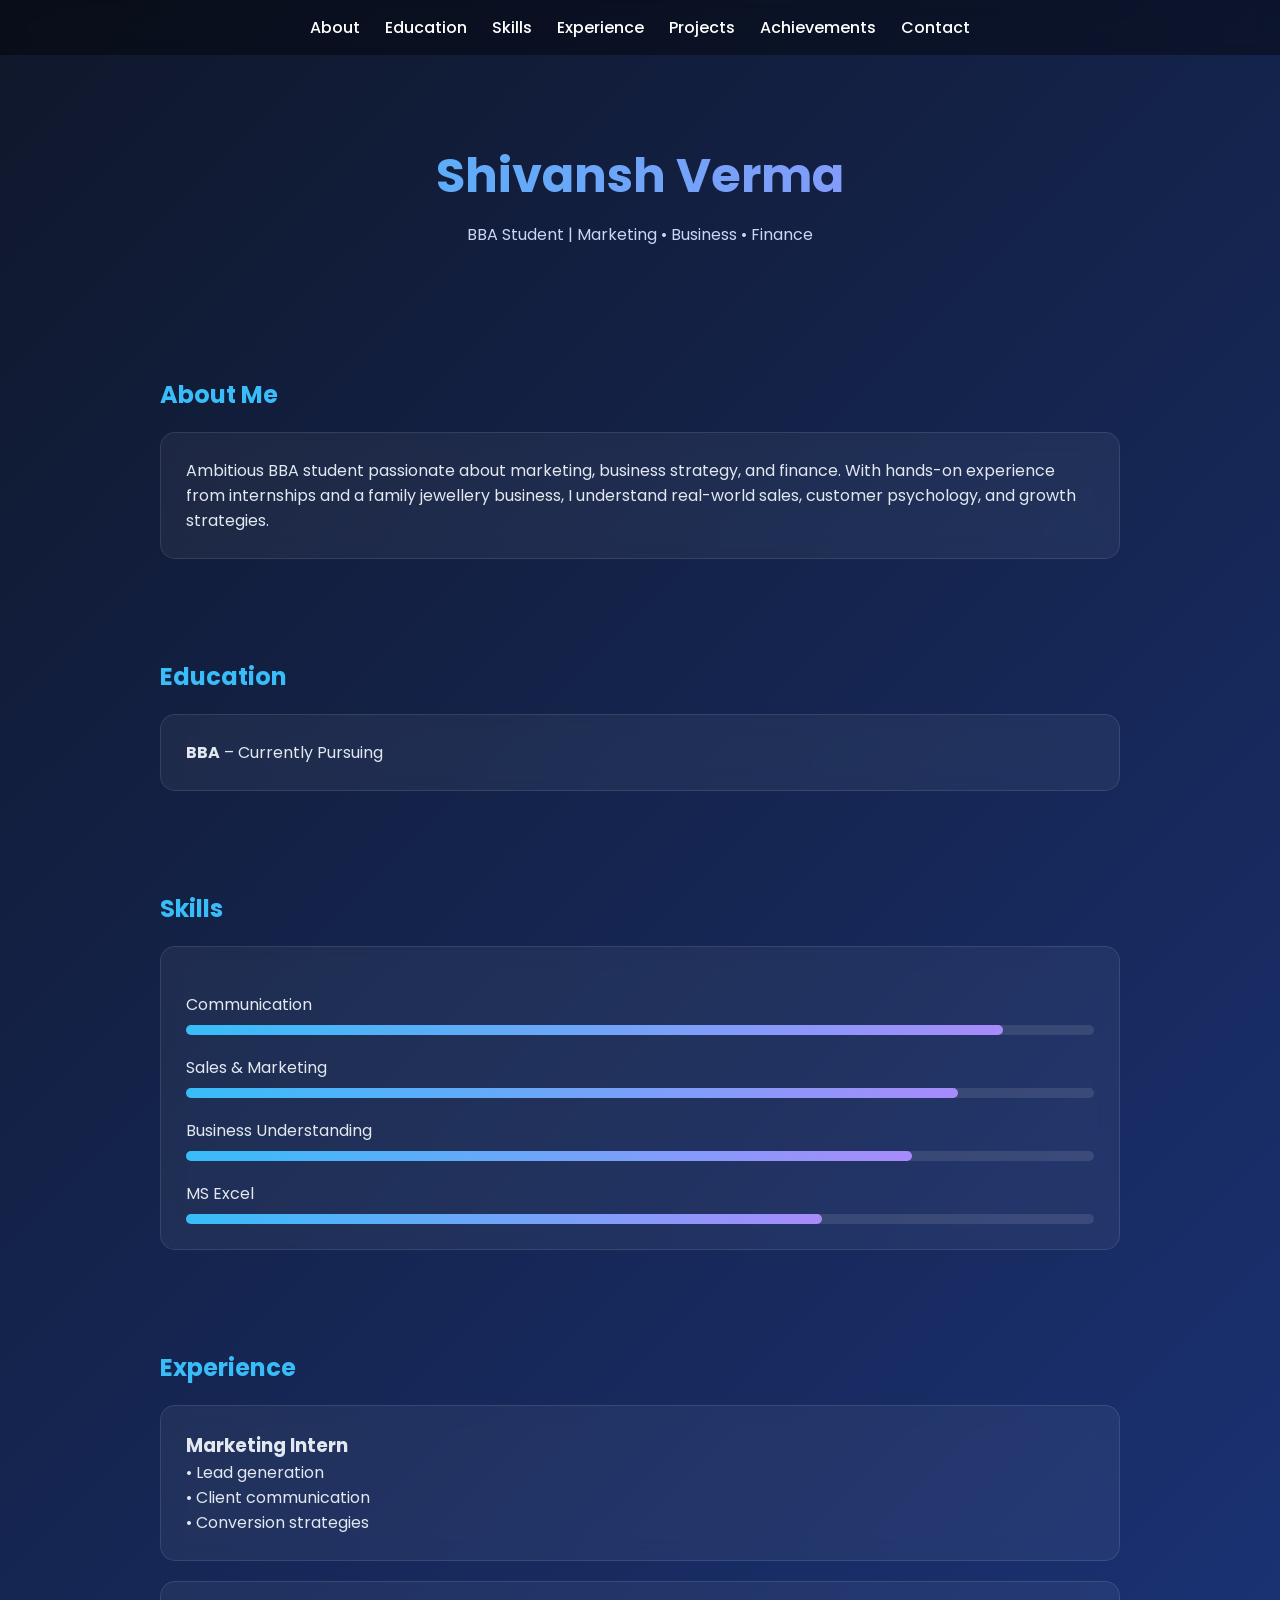
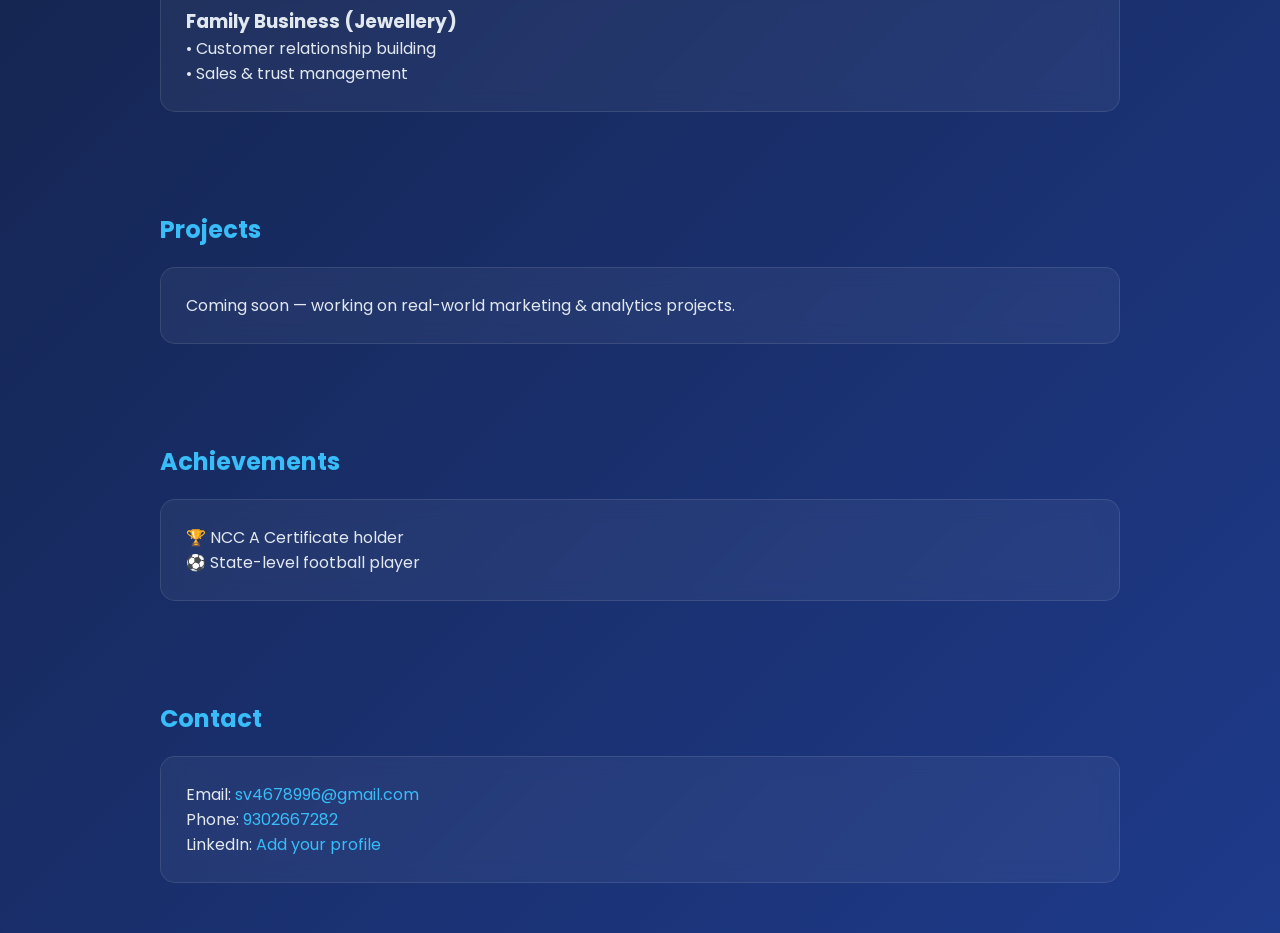
==== index.html @ a6ab67b0 "Add files via upload" ====
<!DOCTYPE html>
<html lang="en">
<head>
<meta charset="UTF-8">
<meta name="viewport" content="width=device-width, initial-scale=1.0">
<title>Shivansh Verma | Portfolio</title>

<link href="https://fonts.googleapis.com/css2?family=Poppins:wght@300;400;600&display=swap" rel="stylesheet">

<style>

/* RESET */
* {
    margin: 0;
    padding: 0;
    box-sizing: border-box;
    font-family: 'Poppins', sans-serif;
}

/* COLORS */
:root {
    --bg: linear-gradient(135deg, #0f172a, #1e3a8a);
    --card: rgba(255,255,255,0.05);
    --accent: #38bdf8;
    --accent2: #a78bfa;
    --text: #e2e8f0;
}

/* BODY */
body {
    background: var(--bg);
    color: var(--text);
    scroll-behavior: smooth;
}

/* NAVBAR */
nav {
    position: fixed;
    width: 100%;
    backdrop-filter: blur(10px);
    background: rgba(0,0,0,0.4);
    padding: 15px;
    display: flex;
    justify-content: center;
    gap: 25px;
    z-index: 1000;
}

nav a {
    color: white;
    text-decoration: none;
    font-weight: 500;
    transition: 0.3s;
}

nav a:hover {
    color: var(--accent);
}

/* HEADER */
header {
    text-align: center;
    padding: 140px 20px 80px;
}

header h1 {
    font-size: 3rem;
    background: linear-gradient(90deg, #38bdf8, #a78bfa);
    -webkit-background-clip: text;
    color: transparent;
}

header p {
    margin-top: 10px;
    color: #cbd5f5;
}

/* SECTION */
section {
    padding: 50px 20px;
    max-width: 1000px;
    margin: auto;
}

h2 {
    margin-bottom: 15px;
    color: var(--accent);
}

/* CARD */
.card {
    background: var(--card);
    padding: 25px;
    margin-top: 20px;
    border-radius: 15px;
    backdrop-filter: blur(10px);
    border: 1px solid rgba(255,255,255,0.1);
    transition: 0.4s;
}

.card:hover {
    transform: translateY(-8px) scale(1.01);
    border-color: var(--accent);
}

/* SKILLS */
.skill {
    margin-top: 20px;
}

.bar {
    background: rgba(255,255,255,0.1);
    height: 10px;
    border-radius: 10px;
    margin-top: 8px;
}

.fill {
    height: 100%;
    border-radius: 10px;
    background: linear-gradient(90deg, #38bdf8, #a78bfa);
}

/* CONTACT */
.contact a {
    color: var(--accent);
    text-decoration: none;
}

/* ANIMATION */
.card {
    animation: fadeIn 1s ease;
}

@keyframes fadeIn {
    from {opacity: 0; transform: translateY(20px);}
    to {opacity: 1; transform: translateY(0);}
}

/* RESPONSIVE */
@media(max-width: 600px) {
    header h1 {
        font-size: 2.2rem;
    }

    nav {
        flex-wrap: wrap;
        gap: 10px;
    }
}

</style>
</head>

<body>

<!-- NAVBAR -->
<nav>
<a href="#about">About</a>
<a href="#education">Education</a>
<a href="#skills">Skills</a>
<a href="#experience">Experience</a>
<a href="#projects">Projects</a>
<a href="#achievements">Achievements</a>
<a href="#contact">Contact</a>
</nav>

<!-- HEADER -->
<header>
<h1>Shivansh Verma</h1>
<p>BBA Student | Marketing • Business • Finance</p>
</header>

<!-- ABOUT -->
<section id="about">
<h2>About Me</h2>
<div class="card">
<p>
Ambitious BBA student passionate about marketing, business strategy, and finance.
With hands-on experience from internships and a family jewellery business,
I understand real-world sales, customer psychology, and growth strategies.
</p>
</div>
</section>

<!-- EDUCATION -->
<section id="education">
<h2>Education</h2>
<div class="card">
<p><strong>BBA</strong> – Currently Pursuing</p>
</div>
</section>

<!-- SKILLS -->
<section id="skills">
<h2>Skills</h2>
<div class="card">

<div class="skill">Communication
<div class="bar"><div class="fill" style="width:90%"></div></div>
</div>

<div class="skill">Sales & Marketing
<div class="bar"><div class="fill" style="width:85%"></div></div>
</div>

<div class="skill">Business Understanding
<div class="bar"><div class="fill" style="width:80%"></div></div>
</div>

<div class="skill">MS Excel
<div class="bar"><div class="fill" style="width:70%"></div></div>
</div>

</div>
</section>

<!-- EXPERIENCE -->
<section id="experience">
<h2>Experience</h2>

<div class="card">
<h3>Marketing Intern</h3>
<p>• Lead generation</p>
<p>• Client communication</p>
<p>• Conversion strategies</p>
</div>

<div class="card">
<h3>Family Business (Jewellery)</h3>
<p>• Customer relationship building</p>
<p>• Sales & trust management</p>
</div>

</section>

<!-- PROJECTS -->
<section id="projects">
<h2>Projects</h2>
<div class="card">
<p>Coming soon — working on real-world marketing & analytics projects.</p>
</div>
</section>

<!-- ACHIEVEMENTS -->
<section id="achievements">
<h2>Achievements</h2>
<div class="card">
<p>🏆 NCC A Certificate holder</p>
<p>⚽ State-level football player</p>
</div>
</section>

<!-- CONTACT -->
<section id="contact">
<h2>Contact</h2>
<div class="card contact">
<p>Email: <a href="mailto:sv4678996@gmail.com">sv4678996@gmail.com</a></p>
<p>Phone: <a href="tel:9302667282">9302667282</a></p>
<p>LinkedIn: <a href="#">Add your profile</a></p>
</div>
</section>

</body>
</html>
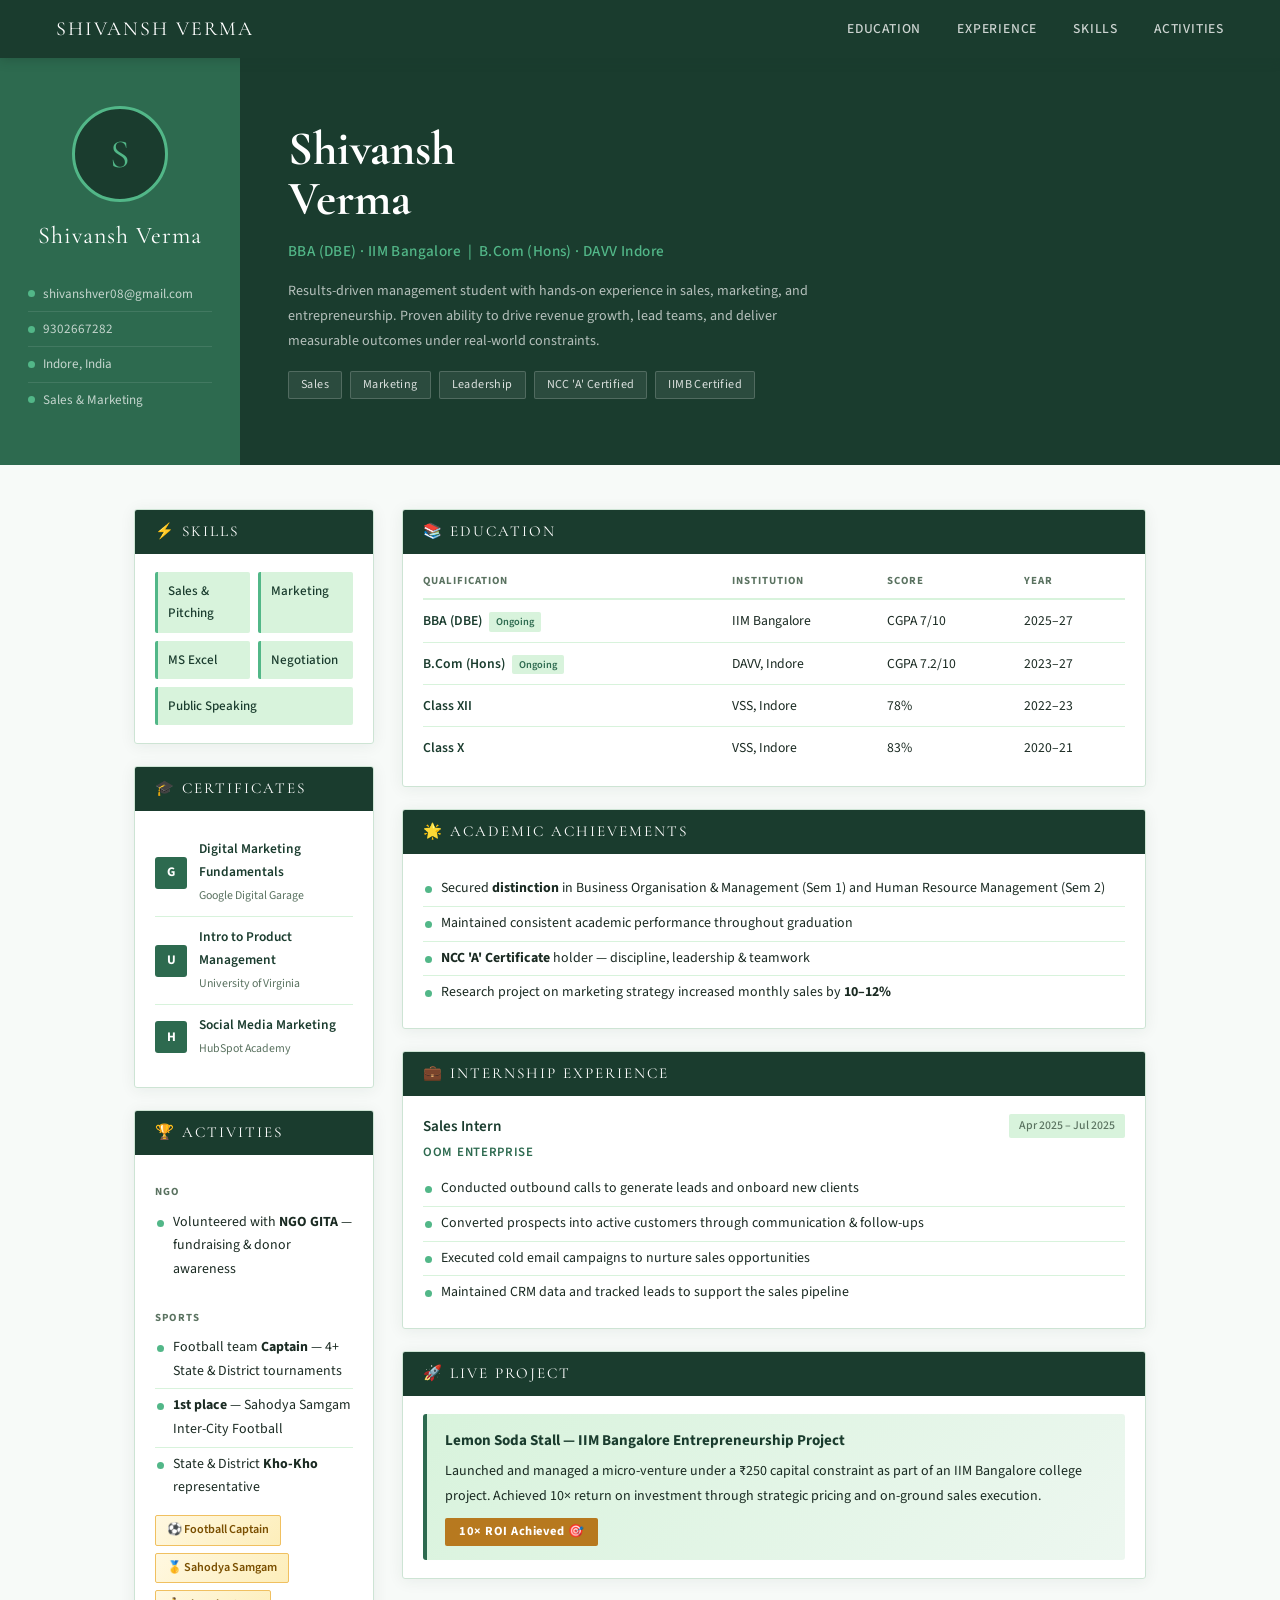
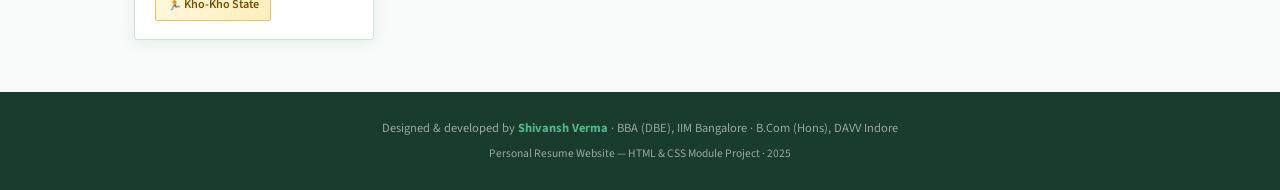
==== commit d95e679b: "Add files via upload" ====
--- a/index.html
+++ b/index.html
@@ -1,265 +1,686 @@
-<!DOCTYPE html>
-<html lang="en">
-<head>
-<meta charset="UTF-8">
-<meta name="viewport" content="width=device-width, initial-scale=1.0">
-<title>Shivansh Verma | Portfolio</title>
-
-<link href="https://fonts.googleapis.com/css2?family=Poppins:wght@300;400;600&display=swap" rel="stylesheet">
-
-<style>
-
-/* RESET */
-* {
-    margin: 0;
-    padding: 0;
-    box-sizing: border-box;
-    font-family: 'Poppins', sans-serif;
-}
-
-/* COLORS */
-:root {
-    --bg: linear-gradient(135deg, #0f172a, #1e3a8a);
-    --card: rgba(255,255,255,0.05);
-    --accent: #38bdf8;
-    --accent2: #a78bfa;
-    --text: #e2e8f0;
-}
-
-/* BODY */
-body {
-    background: var(--bg);
-    color: var(--text);
-    scroll-behavior: smooth;
-}
-
-/* NAVBAR */
-nav {
-    position: fixed;
-    width: 100%;
-    backdrop-filter: blur(10px);
-    background: rgba(0,0,0,0.4);
-    padding: 15px;
-    display: flex;
-    justify-content: center;
-    gap: 25px;
-    z-index: 1000;
-}
-
-nav a {
-    color: white;
-    text-decoration: none;
-    font-weight: 500;
-    transition: 0.3s;
-}
-
-nav a:hover {
-    color: var(--accent);
-}
-
-/* HEADER */
-header {
-    text-align: center;
-    padding: 140px 20px 80px;
-}
-
-header h1 {
-    font-size: 3rem;
-    background: linear-gradient(90deg, #38bdf8, #a78bfa);
-    -webkit-background-clip: text;
-    color: transparent;
-}
-
-header p {
-    margin-top: 10px;
-    color: #cbd5f5;
-}
-
-/* SECTION */
-section {
-    padding: 50px 20px;
-    max-width: 1000px;
-    margin: auto;
-}
-
-h2 {
-    margin-bottom: 15px;
-    color: var(--accent);
-}
-
-/* CARD */
-.card {
-    background: var(--card);
-    padding: 25px;
-    margin-top: 20px;
-    border-radius: 15px;
-    backdrop-filter: blur(10px);
-    border: 1px solid rgba(255,255,255,0.1);
-    transition: 0.4s;
-}
-
-.card:hover {
-    transform: translateY(-8px) scale(1.01);
-    border-color: var(--accent);
-}
-
-/* SKILLS */
-.skill {
-    margin-top: 20px;
-}
-
-.bar {
-    background: rgba(255,255,255,0.1);
-    height: 10px;
-    border-radius: 10px;
-    margin-top: 8px;
-}
-
-.fill {
-    height: 100%;
-    border-radius: 10px;
-    background: linear-gradient(90deg, #38bdf8, #a78bfa);
-}
-
-/* CONTACT */
-.contact a {
-    color: var(--accent);
-    text-decoration: none;
-}
-
-/* ANIMATION */
-.card {
-    animation: fadeIn 1s ease;
-}
-
-@keyframes fadeIn {
-    from {opacity: 0; transform: translateY(20px);}
-    to {opacity: 1; transform: translateY(0);}
-}
-
-/* RESPONSIVE */
-@media(max-width: 600px) {
-    header h1 {
-        font-size: 2.2rem;
-    }
-
-    nav {
-        flex-wrap: wrap;
-        gap: 10px;
-    }
-}
-
-</style>
-</head>
-
-<body>
-
-<!-- NAVBAR -->
-<nav>
-<a href="#about">About</a>
-<a href="#education">Education</a>
-<a href="#skills">Skills</a>
-<a href="#experience">Experience</a>
-<a href="#projects">Projects</a>
-<a href="#achievements">Achievements</a>
-<a href="#contact">Contact</a>
-</nav>
-
-<!-- HEADER -->
-<header>
-<h1>Shivansh Verma</h1>
-<p>BBA Student | Marketing • Business • Finance</p>
-</header>
-
-<!-- ABOUT -->
-<section id="about">
-<h2>About Me</h2>
-<div class="card">
-<p>
-Ambitious BBA student passionate about marketing, business strategy, and finance.
-With hands-on experience from internships and a family jewellery business,
-I understand real-world sales, customer psychology, and growth strategies.
-</p>
-</div>
-</section>
-
-<!-- EDUCATION -->
-<section id="education">
-<h2>Education</h2>
-<div class="card">
-<p><strong>BBA</strong> – Currently Pursuing</p>
-</div>
-</section>
-
-<!-- SKILLS -->
-<section id="skills">
-<h2>Skills</h2>
-<div class="card">
-
-<div class="skill">Communication
-<div class="bar"><div class="fill" style="width:90%"></div></div>
-</div>
-
-<div class="skill">Sales & Marketing
-<div class="bar"><div class="fill" style="width:85%"></div></div>
-</div>
-
-<div class="skill">Business Understanding
-<div class="bar"><div class="fill" style="width:80%"></div></div>
-</div>
-
-<div class="skill">MS Excel
-<div class="bar"><div class="fill" style="width:70%"></div></div>
-</div>
-
-</div>
-</section>
-
-<!-- EXPERIENCE -->
-<section id="experience">
-<h2>Experience</h2>
-
-<div class="card">
-<h3>Marketing Intern</h3>
-<p>• Lead generation</p>
-<p>• Client communication</p>
-<p>• Conversion strategies</p>
-</div>
-
-<div class="card">
-<h3>Family Business (Jewellery)</h3>
-<p>• Customer relationship building</p>
-<p>• Sales & trust management</p>
-</div>
-
-</section>
-
-<!-- PROJECTS -->
-<section id="projects">
-<h2>Projects</h2>
-<div class="card">
-<p>Coming soon — working on real-world marketing & analytics projects.</p>
-</div>
-</section>
-
-<!-- ACHIEVEMENTS -->
-<section id="achievements">
-<h2>Achievements</h2>
-<div class="card">
-<p>🏆 NCC A Certificate holder</p>
-<p>⚽ State-level football player</p>
-</div>
-</section>
-
-<!-- CONTACT -->
-<section id="contact">
-<h2>Contact</h2>
-<div class="card contact">
-<p>Email: <a href="mailto:sv4678996@gmail.com">sv4678996@gmail.com</a></p>
-<p>Phone: <a href="tel:9302667282">9302667282</a></p>
-<p>LinkedIn: <a href="#">Add your profile</a></p>
-</div>
-</section>
-
-</body>
-</html>+<!DOCTYPE html>
+<html lang="en">
+<head>
+  <meta charset="UTF-8" />
+  <meta name="viewport" content="width=device-width, initial-scale=1.0"/>
+  <title>Shivansh Verma – Resume</title>
+  <link href="https://fonts.googleapis.com/css2?family=Cormorant+Garamond:wght@600;700&family=Source+Sans+3:wght@300;400;500;600&display=swap" rel="stylesheet"/>
+  <style>
+    /* ── CSS Variables ── */
+    :root {
+      --green-dark:   #1a3c2e;
+      --green-mid:    #2d6a4f;
+      --green-light:  #52b788;
+      --green-pale:   #d8f3dc;
+      --accent:       #b7791f;
+      --bg:           #f7faf8;
+      --white:        #ffffff;
+      --text:         #1a2a22;
+      --text-muted:   #5a7260;
+      --border:       #cde4d4;
+      --card-shadow:  0 2px 16px rgba(26,60,46,0.07);
+    }
+
+    /* ── Reset ── */
+    *, *::before, *::after { box-sizing: border-box; margin: 0; padding: 0; }
+
+    body {
+      font-family: 'Source Sans 3', sans-serif;
+      background: var(--bg);
+      color: var(--text);
+      line-height: 1.7;
+    }
+
+    /* ── Navigation Bar (element + class selectors) ── */
+    nav {
+      position: sticky;
+      top: 0;
+      z-index: 100;
+      background: var(--green-dark);
+      display: flex;
+      justify-content: space-between;
+      align-items: center;
+      padding: 0 56px;
+      height: 58px;
+      box-shadow: 0 2px 10px rgba(26,60,46,0.35);
+    }
+
+    nav .nav-logo {
+      font-family: 'Cormorant Garamond', serif;
+      color: var(--white);
+      font-size: 1.25rem;
+      letter-spacing: 2px;
+      text-transform: uppercase;
+    }
+
+    nav ul {
+      list-style: none;
+      display: flex;
+      gap: 36px;
+    }
+
+    nav ul li a {
+      color: rgba(255,255,255,0.78);
+      text-decoration: none;
+      font-size: 0.85rem;
+      font-weight: 500;
+      letter-spacing: 0.8px;
+      text-transform: uppercase;
+      transition: color 0.2s, border-color 0.2s;
+      padding-bottom: 3px;
+      border-bottom: 2px solid transparent;
+    }
+
+    nav ul li a:hover {
+      color: var(--green-light);
+      border-bottom-color: var(--green-light);
+    }
+
+    /* ── Hero (ID selector) ── */
+    #hero {
+      background: var(--green-dark);
+      color: var(--white);
+      display: grid;
+      grid-template-columns: 240px 1fr;
+    }
+
+    .hero-left {
+      background: var(--green-mid);
+      padding: 48px 28px;
+      display: flex;
+      flex-direction: column;
+      align-items: center;
+      gap: 14px;
+    }
+
+    .avatar {
+      width: 96px; height: 96px;
+      border-radius: 50%;
+      background: var(--green-dark);
+      border: 3px solid var(--green-light);
+      display: flex; align-items: center; justify-content: center;
+      font-family: 'Cormorant Garamond', serif;
+      font-size: 2.5rem;
+      color: var(--green-light);
+    }
+
+    .hero-left .name {
+      font-family: 'Cormorant Garamond', serif;
+      font-size: 1.5rem;
+      text-align: center;
+      color: var(--white);
+      letter-spacing: 1px;
+    }
+
+    /* class selector */
+    .contact-list {
+      list-style: none;
+      width: 100%;
+      margin-top: 6px;
+    }
+
+    .contact-list li {
+      font-size: 0.82rem;
+      color: rgba(255,255,255,0.72);
+      padding: 6px 0;
+      border-bottom: 1px solid rgba(255,255,255,0.1);
+      display: flex;
+      align-items: center;
+      gap: 8px;
+    }
+
+    .contact-list li:last-child { border-bottom: none; }
+
+    .contact-dot {
+      width: 7px; height: 7px;
+      border-radius: 50%;
+      background: var(--green-light);
+      flex-shrink: 0;
+    }
+
+    .hero-right {
+      padding: 44px 48px;
+      display: flex;
+      flex-direction: column;
+      justify-content: center;
+      gap: 14px;
+    }
+
+    .hero-right h1 {
+      font-family: 'Cormorant Garamond', serif;
+      font-size: 3rem;
+      line-height: 1.05;
+      color: var(--white);
+    }
+
+    /* class selector */
+    .subtitle {
+      font-size: 0.95rem;
+      color: var(--green-light);
+      font-weight: 500;
+      letter-spacing: 0.4px;
+    }
+
+    .profile-text {
+      font-size: 0.88rem;
+      color: rgba(255,255,255,0.68);
+      max-width: 540px;
+      line-height: 1.8;
+    }
+
+    .hero-tags {
+      display: flex;
+      gap: 8px;
+      flex-wrap: wrap;
+      margin-top: 2px;
+    }
+
+    /* class selector */
+    .hero-tag {
+      background: rgba(255,255,255,0.08);
+      border: 1px solid rgba(255,255,255,0.18);
+      color: rgba(255,255,255,0.82);
+      font-size: 0.76rem;
+      padding: 3px 12px;
+      border-radius: 2px;
+      letter-spacing: 0.4px;
+    }
+
+    /* ── Page Body ── */
+    .page-body {
+      max-width: 1060px;
+      margin: 0 auto;
+      padding: 44px 24px;
+      display: grid;
+      grid-template-columns: 240px 1fr;
+      gap: 28px;
+      align-items: start;
+    }
+
+    /* ── Sidebar & Content (class selectors) ── */
+    .sidebar { display: flex; flex-direction: column; gap: 22px; }
+    .content { display: flex; flex-direction: column; gap: 22px; }
+
+    /* ── Card (class selector) ── */
+    .card {
+      background: var(--white);
+      border-radius: 3px;
+      border: 1px solid var(--border);
+      box-shadow: var(--card-shadow);
+      overflow: hidden;
+      animation: fadeUp 0.5s ease both;
+    }
+
+    @keyframes fadeUp {
+      from { opacity: 0; transform: translateY(14px); }
+      to   { opacity: 1; transform: translateY(0); }
+    }
+
+    .card:nth-child(1) { animation-delay: 0.04s; }
+    .card:nth-child(2) { animation-delay: 0.10s; }
+    .card:nth-child(3) { animation-delay: 0.16s; }
+    .card:nth-child(4) { animation-delay: 0.22s; }
+    .card:nth-child(5) { animation-delay: 0.28s; }
+
+    /* ── Section Title (class selector) ── */
+    .section-title {
+      background: var(--green-dark);
+      color: var(--white);
+      font-family: 'Cormorant Garamond', serif;
+      font-size: 0.95rem;
+      letter-spacing: 2px;
+      text-transform: uppercase;
+      padding: 9px 20px;
+      display: flex;
+      align-items: center;
+      gap: 8px;
+    }
+
+    .card-body { padding: 18px 20px; }
+
+    /* ── Education Table (element selector) ── */
+    .edu-table { width: 100%; border-collapse: collapse; }
+
+    .edu-table th {
+      text-align: left;
+      font-size: 0.68rem;
+      text-transform: uppercase;
+      letter-spacing: 1px;
+      color: var(--text-muted);
+      padding-bottom: 8px;
+      border-bottom: 2px solid var(--green-pale);
+    }
+
+    .edu-table td {
+      padding: 9px 6px 9px 0;
+      font-size: 0.855rem;
+      border-bottom: 1px solid var(--green-pale);
+      vertical-align: top;
+    }
+
+    .edu-table tr:last-child td { border-bottom: none; }
+    .edu-table td:first-child { font-weight: 600; color: var(--green-dark); width: 44%; }
+
+    /* class selector */
+    .edu-badge {
+      display: inline-block;
+      background: var(--green-pale);
+      color: var(--green-mid);
+      font-size: 0.65rem;
+      font-weight: 600;
+      padding: 1px 7px;
+      border-radius: 2px;
+      margin-left: 4px;
+    }
+
+    /* ── Bullet List (class selector) ── */
+    .bullet-list { list-style: none; }
+
+    .bullet-list li {
+      font-size: 0.87rem;
+      padding: 5px 0 5px 18px;
+      position: relative;
+      border-bottom: 1px solid var(--green-pale);
+    }
+
+    .bullet-list li:last-child { border-bottom: none; }
+
+    .bullet-list li::before {
+      content: '';
+      position: absolute;
+      left: 2px; top: 14px;
+      width: 7px; height: 7px;
+      border-radius: 50%;
+      background: var(--green-light);
+    }
+
+    /* ── Experience (class selectors) ── */
+    .exp-block {
+      padding-bottom: 16px;
+      margin-bottom: 16px;
+      border-bottom: 1px solid var(--green-pale);
+    }
+
+    .exp-block:last-child { padding-bottom: 0; margin-bottom: 0; border-bottom: none; }
+
+    .exp-header {
+      display: flex;
+      justify-content: space-between;
+      align-items: flex-start;
+      gap: 8px;
+      margin-bottom: 2px;
+    }
+
+    .exp-header h3 {
+      font-size: 0.95rem;
+      font-weight: 600;
+      color: var(--green-dark);
+    }
+
+    .exp-date {
+      font-size: 0.74rem;
+      color: var(--text-muted);
+      background: var(--green-pale);
+      padding: 2px 10px;
+      border-radius: 2px;
+      white-space: nowrap;
+      font-weight: 500;
+    }
+
+    .exp-company {
+      font-size: 0.8rem;
+      color: var(--green-mid);
+      font-weight: 600;
+      text-transform: uppercase;
+      letter-spacing: 0.7px;
+      margin-bottom: 9px;
+    }
+
+    /* ── Skills Grid (class selector) ── */
+    .skills-grid {
+      display: grid;
+      grid-template-columns: 1fr 1fr;
+      gap: 8px;
+    }
+
+    .skill-tag {
+      background: var(--green-pale);
+      color: var(--green-dark);
+      font-size: 0.82rem;
+      font-weight: 500;
+      padding: 8px 10px;
+      border-radius: 2px;
+      border-left: 3px solid var(--green-light);
+      transition: background 0.15s, transform 0.15s;
+      cursor: default;
+    }
+
+    .skill-tag:hover {
+      background: #b8e8c8;
+      transform: translateX(3px);
+    }
+
+    /* ── Certificates (class selectors) ── */
+    .cert-item {
+      display: flex;
+      align-items: center;
+      gap: 12px;
+      padding: 9px 0;
+      border-bottom: 1px solid var(--green-pale);
+      font-size: 0.86rem;
+    }
+
+    .cert-item:last-child { border-bottom: none; }
+
+    .cert-icon {
+      width: 32px; height: 32px;
+      background: var(--green-mid);
+      border-radius: 3px;
+      display: flex; align-items: center; justify-content: center;
+      color: white;
+      font-size: 0.82rem;
+      font-weight: 700;
+      flex-shrink: 0;
+    }
+
+    .cert-item strong { display: block; font-weight: 600; color: var(--green-dark); font-size: 0.84rem; }
+    .cert-item span   { font-size: 0.74rem; color: var(--text-muted); }
+
+    /* ── Project Box (class selector) ── */
+    .project-box {
+      background: linear-gradient(135deg, var(--green-pale), #edf7f0);
+      border-left: 4px solid var(--green-mid);
+      border-radius: 3px;
+      padding: 14px 18px;
+      font-size: 0.875rem;
+      line-height: 1.75;
+    }
+
+    .project-box strong {
+      display: block;
+      color: var(--green-dark);
+      font-size: 0.94rem;
+      margin-bottom: 5px;
+    }
+
+    .roi-badge {
+      display: inline-block;
+      background: var(--accent);
+      color: #fff;
+      font-weight: 700;
+      font-size: 0.78rem;
+      padding: 3px 14px;
+      border-radius: 2px;
+      margin-top: 10px;
+      letter-spacing: 0.5px;
+    }
+
+    /* ── Sport Badges (class selector) ── */
+    .badge-row {
+      display: flex;
+      flex-wrap: wrap;
+      gap: 7px;
+      margin-top: 10px;
+    }
+
+    .sport-badge {
+      background: linear-gradient(135deg, #fff8e1, #fdeeba);
+      color: #7a4f00;
+      border: 1px solid #f0c060;
+      font-size: 0.76rem;
+      font-weight: 600;
+      padding: 4px 11px;
+      border-radius: 2px;
+    }
+
+    .section-divider {
+      font-size: 0.68rem;
+      font-weight: 700;
+      color: var(--text-muted);
+      text-transform: uppercase;
+      letter-spacing: 1.2px;
+      padding: 10px 0 4px;
+    }
+
+    /* ── Footer (element selector) ── */
+    footer {
+      background: var(--green-dark);
+      color: rgba(255,255,255,0.55);
+      text-align: center;
+      padding: 26px;
+      font-size: 0.78rem;
+      margin-top: 8px;
+    }
+
+    footer strong { color: var(--green-light); }
+
+    /* ── Responsive ── */
+    @media (max-width: 720px) {
+      nav { padding: 0 16px; }
+      nav ul { gap: 14px; }
+      #hero { grid-template-columns: 1fr; }
+      .hero-left { padding: 32px 20px; }
+      .page-body { grid-template-columns: 1fr; padding: 20px 14px; }
+      .skills-grid { grid-template-columns: 1fr; }
+    }
+  </style>
+</head>
+<body>
+
+  <!-- Navigation Bar -->
+  <nav>
+    <div class="nav-logo">Shivansh Verma</div>
+    <ul>
+      <li><a href="#education">Education</a></li>
+      <li><a href="#experience">Experience</a></li>
+      <li><a href="#skills">Skills</a></li>
+      <li><a href="#extras">Activities</a></li>
+    </ul>
+  </nav>
+
+  <!-- Hero Section (ID selector: #hero) -->
+  <section id="hero">
+    <div class="hero-left">
+      <div class="avatar">S</div>
+      <p class="name">Shivansh Verma</p>
+      <ul class="contact-list">
+        <li><span class="contact-dot"></span> shivanshver08@gmail.com</li>
+        <li><span class="contact-dot"></span> 9302667282</li>
+        <li><span class="contact-dot"></span> Indore, India</li>
+        <li><span class="contact-dot"></span> Sales &amp; Marketing</li>
+      </ul>
+    </div>
+    <div class="hero-right">
+      <h1>Shivansh<br/>Verma</h1>
+      <p class="subtitle">BBA (DBE) · IIM Bangalore &nbsp;|&nbsp; B.Com (Hons) · DAVV Indore</p>
+      <p class="profile-text">
+        Results-driven management student with hands-on experience in sales, marketing, and entrepreneurship.
+        Proven ability to drive revenue growth, lead teams, and deliver measurable outcomes under real-world constraints.
+      </p>
+      <div class="hero-tags">
+        <span class="hero-tag">Sales</span>
+        <span class="hero-tag">Marketing</span>
+        <span class="hero-tag">Leadership</span>
+        <span class="hero-tag">NCC 'A' Certified</span>
+        <span class="hero-tag">IIMB Certified</span>
+      </div>
+    </div>
+  </section>
+
+  <!-- Page Body -->
+  <div class="page-body">
+
+    <!-- SIDEBAR -->
+    <aside class="sidebar">
+
+      <!-- Skills Card (ID selector: #skills) -->
+      <div class="card" id="skills">
+        <div class="section-title">⚡ Skills</div>
+        <div class="card-body">
+          <div class="skills-grid">
+            <div class="skill-tag">Sales &amp; Pitching</div>
+            <div class="skill-tag">Marketing</div>
+            <div class="skill-tag">MS Excel</div>
+            <div class="skill-tag">Negotiation</div>
+            <div class="skill-tag" style="grid-column: span 2;">Public Speaking</div>
+          </div>
+        </div>
+      </div>
+
+      <!-- Certificates Card -->
+      <div class="card">
+        <div class="section-title">🎓 Certificates</div>
+        <div class="card-body">
+          <div class="cert-item">
+            <div class="cert-icon">G</div>
+            <div>
+              <strong>Digital Marketing Fundamentals</strong>
+              <span>Google Digital Garage</span>
+            </div>
+          </div>
+          <div class="cert-item">
+            <div class="cert-icon">U</div>
+            <div>
+              <strong>Intro to Product Management</strong>
+              <span>University of Virginia</span>
+            </div>
+          </div>
+          <div class="cert-item">
+            <div class="cert-icon">H</div>
+            <div>
+              <strong>Social Media Marketing</strong>
+              <span>HubSpot Academy</span>
+            </div>
+          </div>
+        </div>
+      </div>
+
+      <!-- Extra Curricular Card (ID selector: #extras) -->
+      <div class="card" id="extras">
+        <div class="section-title">🏆 Activities</div>
+        <div class="card-body">
+          <p class="section-divider">NGO</p>
+          <ul class="bullet-list">
+            <li>Volunteered with <strong>NGO GITA</strong> — fundraising &amp; donor awareness</li>
+          </ul>
+          <p class="section-divider" style="margin-top:12px;">Sports</p>
+          <ul class="bullet-list">
+            <li>Football team <strong>Captain</strong> — 4+ State &amp; District tournaments</li>
+            <li><strong>1st place</strong> — Sahodya Samgam Inter-City Football</li>
+            <li>State &amp; District <strong>Kho-Kho</strong> representative</li>
+          </ul>
+          <div class="badge-row">
+            <span class="sport-badge">⚽ Football Captain</span>
+            <span class="sport-badge">🥇 Sahodya Samgam</span>
+            <span class="sport-badge">🏃 Kho-Kho State</span>
+          </div>
+        </div>
+      </div>
+
+    </aside>
+
+    <!-- MAIN CONTENT -->
+    <section class="content">
+
+      <!-- Education (ID selector: #education) -->
+      <div class="card" id="education">
+        <div class="section-title">📚 Education</div>
+        <div class="card-body">
+          <table class="edu-table">
+            <thead>
+              <tr>
+                <th>Qualification</th>
+                <th>Institution</th>
+                <th>Score</th>
+                <th>Year</th>
+              </tr>
+            </thead>
+            <tbody>
+              <tr>
+                <td>BBA (DBE) <span class="edu-badge">Ongoing</span></td>
+                <td>IIM Bangalore</td>
+                <td>CGPA 7/10</td>
+                <td>2025–27</td>
+              </tr>
+              <tr>
+                <td>B.Com (Hons) <span class="edu-badge">Ongoing</span></td>
+                <td>DAVV, Indore</td>
+                <td>CGPA 7.2/10</td>
+                <td>2023–27</td>
+              </tr>
+              <tr>
+                <td>Class XII</td>
+                <td>VSS, Indore</td>
+                <td>78%</td>
+                <td>2022–23</td>
+              </tr>
+              <tr>
+                <td>Class X</td>
+                <td>VSS, Indore</td>
+                <td>83%</td>
+                <td>2020–21</td>
+              </tr>
+            </tbody>
+          </table>
+        </div>
+      </div>
+
+      <!-- Academic Achievements -->
+      <div class="card">
+        <div class="section-title">🌟 Academic Achievements</div>
+        <div class="card-body">
+          <ul class="bullet-list">
+            <li>Secured <strong>distinction</strong> in Business Organisation &amp; Management (Sem 1) and Human Resource Management (Sem 2)</li>
+            <li>Maintained consistent academic performance throughout graduation</li>
+            <li><strong>NCC 'A' Certificate</strong> holder — discipline, leadership &amp; teamwork</li>
+            <li>Research project on marketing strategy increased monthly sales by <strong>10–12%</strong></li>
+          </ul>
+        </div>
+      </div>
+
+      <!-- Experience (ID selector: #experience) -->
+      <div class="card" id="experience">
+        <div class="section-title">💼 Internship Experience</div>
+        <div class="card-body">
+          <div class="exp-block">
+            <div class="exp-header">
+              <h3>Sales Intern</h3>
+              <span class="exp-date">Apr 2025 – Jul 2025</span>
+            </div>
+            <p class="exp-company">OOM Enterprise</p>
+            <ul class="bullet-list">
+              <li>Conducted outbound calls to generate leads and onboard new clients</li>
+              <li>Converted prospects into active customers through communication &amp; follow-ups</li>
+              <li>Executed cold email campaigns to nurture sales opportunities</li>
+              <li>Maintained CRM data and tracked leads to support the sales pipeline</li>
+            </ul>
+          </div>
+        </div>
+      </div>
+
+      <!-- Live Project -->
+      <div class="card">
+        <div class="section-title">🚀 Live Project</div>
+        <div class="card-body">
+          <div class="project-box">
+            <strong>Lemon Soda Stall — IIM Bangalore Entrepreneurship Project</strong>
+            Launched and managed a micro-venture under a ₹250 capital constraint as part of an IIM Bangalore
+            college project. Achieved 10× return on investment through strategic pricing and on-ground
+            sales execution.
+            <br/>
+            <span class="roi-badge">10× ROI Achieved 🎯</span>
+          </div>
+        </div>
+      </div>
+
+    </section>
+  </div>
+
+  <!-- Footer (element selector) -->
+  <footer>
+    <p>Designed &amp; developed by <strong>Shivansh Verma</strong> · BBA (DBE), IIM Bangalore · B.Com (Hons), DAVV Indore</p>
+    <p style="margin-top:5px;font-size:0.72rem;">Personal Resume Website — HTML &amp; CSS Module Project · 2025</p>
+  </footer>
+
+</body>
+</html>
